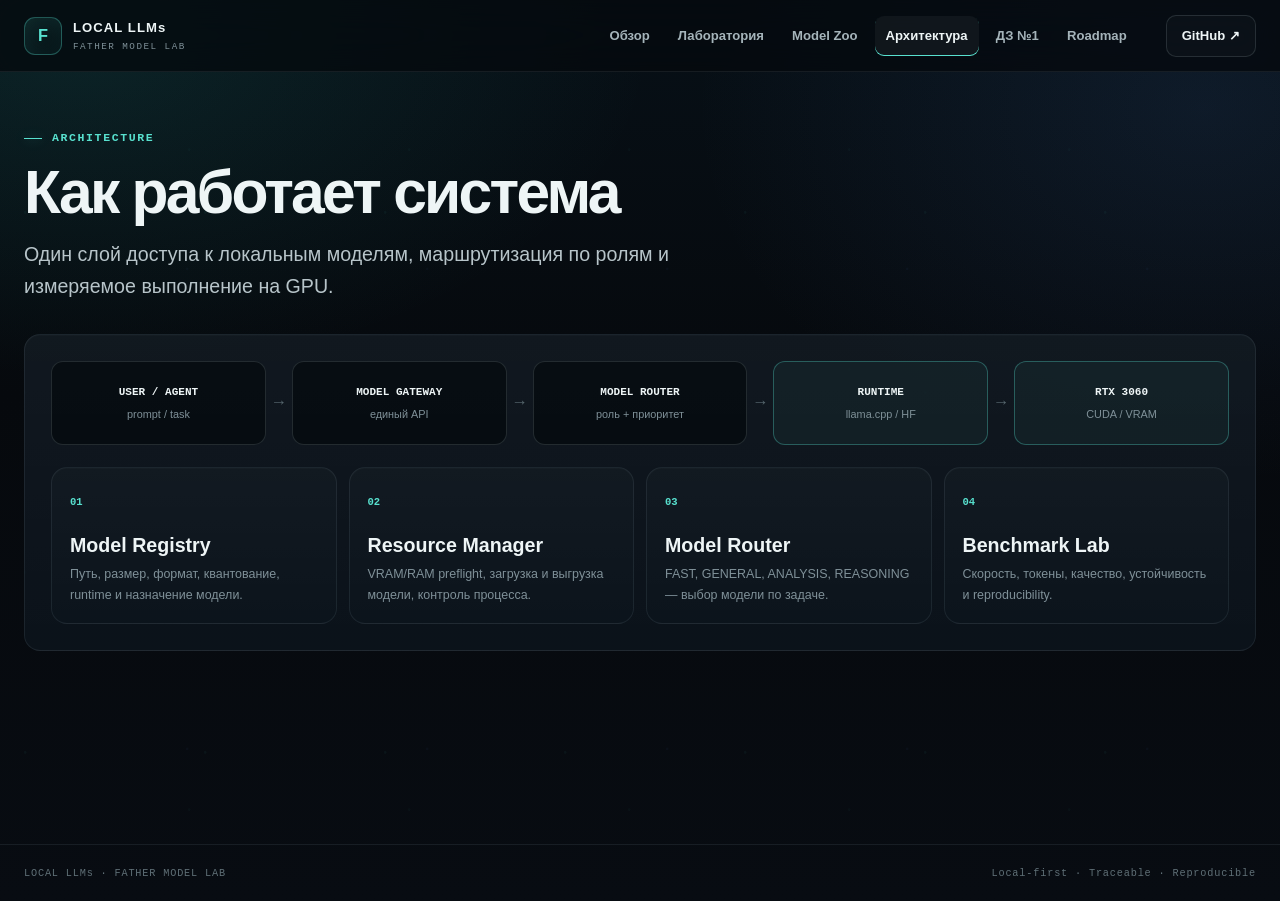
==== site/architecture.html @ 6f5c5f07 "feat(site): add architecture page" ====
<!doctype html>
<html lang="ru" data-page="architecture">
<head>
  <meta charset="utf-8">
  <meta name="viewport" content="width=device-width,initial-scale=1">
  <meta name="theme-color" content="#06090d">
  <meta name="description" content="Local LLMs · FATHER Model Lab">
  <title>Архитектура · Local LLMs</title>
  <link rel="stylesheet" href="./assets/css/tokens.css">
  <link rel="stylesheet" href="./assets/css/base.css">
  <link rel="stylesheet" href="./assets/css/components.css">
  <link rel="stylesheet" href="./assets/css/pages.css">
</head>
<body>
<header class="site-header">
  <div class="shell header-inner">
    <a class="brand" href="./index.html" aria-label="Local LLMs home">
      <span class="brand-mark">F</span>
      <span>
        <strong>LOCAL LLMs</strong>
        <small>FATHER MODEL LAB</small>
      </span>
    </a>
    <nav class="nav" aria-label="Основная навигация">
      <a data-nav="home" href="./index.html">Обзор</a>
      <a data-nav="lab" href="./lab.html">Лаборатория</a>
      <a data-nav="models" href="./models.html">Model Zoo</a>
      <a data-nav="architecture" href="./architecture.html">Архитектура</a>
      <a data-nav="dz1" href="./dz1.html">ДЗ №1</a>
      <a data-nav="roadmap" href="./roadmap.html">Roadmap</a>
    </nav>
    <a class="button header-github" href="https://github.com/VictorKVS/Local-LLMs" target="_blank" rel="noreferrer">GitHub ↗</a>
  </div>
</header>
<main class="shell page">
  <div class="page-head">
    <div class="page-copy">
      <div class="eyebrow">Architecture</div>
      <h1>Как работает система</h1>
      <p class="lead">Один слой доступа к локальным моделям, маршрутизация по ролям и измеряемое выполнение на GPU.</p>
    </div>
  </div>

  <section class="card arch-board">
    <div class="arch-flow">
      <div class="arch-node"><strong>USER / AGENT</strong><small>prompt / task</small></div><span class="arch-arrow">→</span>
      <div class="arch-node"><strong>MODEL GATEWAY</strong><small>единый API</small></div><span class="arch-arrow">→</span>
      <div class="arch-node"><strong>MODEL ROUTER</strong><small>роль + приоритет</small></div><span class="arch-arrow">→</span>
      <div class="arch-node accent"><strong>RUNTIME</strong><small>llama.cpp / HF</small></div><span class="arch-arrow">→</span>
      <div class="arch-node accent"><strong>RTX 3060</strong><small>CUDA / VRAM</small></div>
    </div>

    <div class="arch-caps">
      <article class="card arch-cap"><span class="cap-no">01</span><h3>Model Registry</h3><p>Путь, размер, формат, квантование, runtime и назначение модели.</p></article>
      <article class="card arch-cap"><span class="cap-no">02</span><h3>Resource Manager</h3><p>VRAM/RAM preflight, загрузка и выгрузка модели, контроль процесса.</p></article>
      <article class="card arch-cap"><span class="cap-no">03</span><h3>Model Router</h3><p>FAST, GENERAL, ANALYSIS, REASONING — выбор модели по задаче.</p></article>
      <article class="card arch-cap"><span class="cap-no">04</span><h3>Benchmark Lab</h3><p>Скорость, токены, качество, устойчивость и reproducibility.</p></article>
    </div>
  </section>
</main>
<footer class="site-footer">
  <div class="shell footer-inner">
    <span>LOCAL LLMs · FATHER MODEL LAB</span>
    <span>Local-first · Traceable · Reproducible</span>
  </div>
</footer>
<script src="./assets/js/app.js"></script>
</body>
</html>
---- site/assets/css/tokens.css ----
:root {
  color-scheme: dark;

  --bg-0: #06090d;
  --bg-1: #091018;
  --bg-2: #0d151e;
  --surface-1: rgba(13, 21, 30, 0.82);
  --surface-2: rgba(17, 27, 38, 0.88);
  --surface-3: rgba(24, 36, 49, 0.76);

  --text-1: #eef5f6;
  --text-2: #b7c4c9;
  --text-3: #7f9098;

  --mint: #58e1cf;
  --mint-strong: #31cdb8;
  --blue: #72a8ff;
  --green: #78dda0;
  --amber: #f1c66f;
  --red: #ff7e8f;

  --line-soft: rgba(219, 242, 245, 0.08);
  --line: rgba(219, 242, 245, 0.13);
  --line-mint: rgba(88, 225, 207, 0.32);

  --shadow-lg: 0 28px 80px rgba(0, 0, 0, 0.28);
  --shadow-mint: 0 0 50px rgba(88, 225, 207, 0.08);

  --radius-sm: 10px;
  --radius-md: 16px;
  --radius-lg: 24px;

  --space-1: 4px;
  --space-2: 8px;
  --space-3: 12px;
  --space-4: 16px;
  --space-5: 24px;
  --space-6: 32px;
  --space-7: 40px;
  --space-8: 48px;
  --space-9: 64px;
  --space-10: 80px;

  --container: 1240px;
  --header-h: 72px;

  --font-ui: Inter, ui-sans-serif, -apple-system, BlinkMacSystemFont, "Segoe UI", sans-serif;
  --font-mono: "Cascadia Code", "JetBrains Mono", "SFMono-Regular", Consolas, monospace;

  --step--1: clamp(0.76rem, 0.74rem + 0.08vw, 0.82rem);
  --step-0: clamp(0.94rem, 0.91rem + 0.14vw, 1.04rem);
  --step-1: clamp(1.08rem, 1.02rem + 0.26vw, 1.24rem);
  --step-2: clamp(1.28rem, 1.18rem + 0.46vw, 1.56rem);
  --step-3: clamp(1.62rem, 1.44rem + 0.82vw, 2.08rem);
  --step-4: clamp(2.08rem, 1.80rem + 1.25vw, 2.82rem);
  --step-5: clamp(2.70rem, 2.28rem + 1.88vw, 3.90rem);
}
---- site/assets/css/base.css ----
*,
*::before,
*::after { box-sizing: border-box; }

html {
  min-width: 320px;
  background: var(--bg-0);
  scroll-behavior: smooth;
}

body {
  margin: 0;
  min-height: 100vh;
  color: var(--text-1);
  font-family: var(--font-ui);
  font-size: var(--step-0);
  line-height: 1.62;
  text-rendering: optimizeLegibility;
  background:
    radial-gradient(900px 520px at 6% 5%, rgba(44, 181, 164, 0.12), transparent 64%),
    radial-gradient(760px 560px at 94% 12%, rgba(71, 118, 191, 0.12), transparent 67%),
    linear-gradient(180deg, #071017 0%, var(--bg-0) 44%, #080c12 100%);
  overflow-x: hidden;
}

body::before {
  content: "";
  position: fixed;
  inset: 0;
  pointer-events: none;
  opacity: 0.28;
  background-image:
    linear-gradient(rgba(255,255,255,0.018) 1px, transparent 1px),
    linear-gradient(90deg, rgba(255,255,255,0.018) 1px, transparent 1px);
  background-size: 40px 40px;
  mask-image: linear-gradient(to bottom, black, transparent 85%);
}

body::after {
  content: "";
  position: fixed;
  inset: 0;
  pointer-events: none;
  background:
    radial-gradient(circle at 14% 18%, rgba(88,225,207,0.10) 0 1px, transparent 1.8px),
    radial-gradient(circle at 78% 12%, rgba(114,168,255,0.08) 0 1px, transparent 1.8px),
    radial-gradient(circle at 86% 68%, rgba(88,225,207,0.07) 0 1px, transparent 1.8px);
  background-size: 180px 180px, 240px 240px, 220px 220px;
  opacity: .45;
}

a { color: inherit; text-decoration: none; }
button, input, textarea, select { font: inherit; }

img, svg { display: block; max-width: 100%; }

::selection {
  color: #06100f;
  background: var(--mint);
}

:focus-visible {
  outline: 2px solid var(--mint);
  outline-offset: 3px;
  border-radius: 6px;
}

.shell {
  width: min(var(--container), calc(100% - 48px));
  margin-inline: auto;
  position: relative;
  z-index: 1;
}

main {
  position: relative;
  z-index: 1;
}

.page {
  min-height: calc(100svh - var(--header-h) - 56px);
  padding-block: var(--space-8) var(--space-7);
}

.page-head {
  display: flex;
  align-items: end;
  justify-content: space-between;
  gap: var(--space-6);
  margin-bottom: var(--space-6);
}

.page-copy {
  max-width: 760px;
}

.eyebrow {
  display: inline-flex;
  align-items: center;
  gap: 10px;
  margin-bottom: 14px;
  color: var(--mint);
  font-family: var(--font-mono);
  font-size: 0.72rem;
  font-weight: 700;
  letter-spacing: 0.14em;
  text-transform: uppercase;
}

.eyebrow::before {
  content: "";
  width: 18px;
  height: 1px;
  background: var(--mint);
  box-shadow: 0 0 12px rgba(88,225,207,.45);
}

h1, h2, h3, p { margin-top: 0; }

h1 {
  margin-bottom: 14px;
  font-size: var(--step-5);
  line-height: 1.02;
  letter-spacing: -0.045em;
  font-weight: 760;
}

h2 {
  font-size: var(--step-3);
  line-height: 1.12;
  letter-spacing: -0.028em;
}

h3 {
  font-size: var(--step-1);
  line-height: 1.25;
}

.lead {
  max-width: 68ch;
  margin-bottom: 0;
  color: var(--text-2);
  font-size: var(--step-1);
  line-height: 1.65;
}

.muted { color: var(--text-3); }
.mono { font-family: var(--font-mono); }

@media (max-width: 760px) {
  .shell { width: min(100% - 28px, var(--container)); }
  .page { padding-block: var(--space-6); }
  .page-head { align-items: start; flex-direction: column; gap: var(--space-4); }
}

@media (prefers-reduced-motion: reduce) {
  *, *::before, *::after {
    scroll-behavior: auto !important;
    transition: none !important;
    animation: none !important;
  }
}
---- site/assets/css/components.css ----
.site-header {
  position: sticky;
  top: 0;
  z-index: 20;
  height: var(--header-h);
  border-bottom: 1px solid var(--line-soft);
  background: rgba(6, 9, 13, 0.78);
  backdrop-filter: blur(18px) saturate(130%);
}

.header-inner {
  height: 100%;
  display: flex;
  align-items: center;
  gap: 28px;
}

.brand {
  display: flex;
  align-items: center;
  gap: 11px;
  margin-right: auto;
  min-width: max-content;
}

.brand-mark {
  width: 38px;
  height: 38px;
  display: grid;
  place-items: center;
  border: 1px solid var(--line-mint);
  border-radius: 11px;
  color: var(--mint);
  background: linear-gradient(145deg, rgba(88,225,207,.10), rgba(88,225,207,.02));
  box-shadow: inset 0 0 20px rgba(88,225,207,.05);
  font-weight: 800;
}

.brand strong {
  display: block;
  font-size: .82rem;
  letter-spacing: .08em;
}

.brand small {
  display: block;
  margin-top: 1px;
  color: var(--text-3);
  font-family: var(--font-mono);
  font-size: .58rem;
  letter-spacing: .16em;
}

.nav {
  display: flex;
  align-items: center;
  gap: 6px;
}

.nav a {
  min-height: 40px;
  display: inline-flex;
  align-items: center;
  padding: 0 11px;
  border-radius: 9px;
  color: #a5b4ba;
  font-size: .82rem;
  font-weight: 600;
  transition: color .18s ease, background .18s ease;
}

.nav a:hover,
.nav a[aria-current="page"] {
  color: var(--text-1);
  background: rgba(255,255,255,.045);
}

.nav a[aria-current="page"] {
  box-shadow: inset 0 -1px 0 var(--mint);
}

.button {
  min-height: 42px;
  display: inline-flex;
  align-items: center;
  justify-content: center;
  gap: 8px;
  padding: 0 15px;
  border: 1px solid var(--line);
  border-radius: 10px;
  color: var(--text-1);
  background: rgba(255,255,255,.025);
  font-size: .82rem;
  font-weight: 700;
  transition: transform .16s ease, border-color .16s ease, background .16s ease;
}

.button:hover {
  transform: translateY(-1px);
  border-color: rgba(88,225,207,.28);
  background: rgba(88,225,207,.05);
}

.button-primary {
  border-color: transparent;
  color: #06100f;
  background: var(--mint);
}

.button-primary:hover {
  border-color: transparent;
  background: #6cebd9;
}

.button-row {
  display: flex;
  flex-wrap: wrap;
  gap: 10px;
}

.card {
  border: 1px solid var(--line-soft);
  border-radius: var(--radius-md);
  background:
    linear-gradient(180deg, rgba(255,255,255,.025), transparent),
    var(--surface-1);
  box-shadow: inset 0 1px 0 rgba(255,255,255,.015);
}

.card-accent {
  border-color: rgba(88,225,207,.22);
  background:
    linear-gradient(145deg, rgba(88,225,207,.065), rgba(13,21,30,.82) 46%),
    var(--surface-1);
}

.label {
  color: var(--text-3);
  font-family: var(--font-mono);
  font-size: .67rem;
  font-weight: 700;
  letter-spacing: .10em;
  text-transform: uppercase;
}

.badge {
  display: inline-flex;
  align-items: center;
  gap: 6px;
  min-height: 26px;
  padding: 0 9px;
  border: 1px solid var(--line);
  border-radius: 999px;
  color: var(--text-2);
  background: rgba(255,255,255,.02);
  font-family: var(--font-mono);
  font-size: .64rem;
  font-weight: 700;
}

.badge::before {
  content: "";
  width: 6px;
  height: 6px;
  border-radius: 50%;
  background: currentColor;
  box-shadow: 0 0 10px currentColor;
}

.badge-live { color: var(--green); }
.badge-ready { color: var(--amber); }
.badge-info { color: var(--blue); }
.badge-mint { color: var(--mint); }

.metric-value {
  display: block;
  margin-top: 8px;
  font-size: var(--step-3);
  line-height: 1;
  letter-spacing: -0.04em;
  font-weight: 760;
}

.metric-unit {
  margin-left: 4px;
  color: var(--text-3);
  font-size: .72rem;
  letter-spacing: 0;
}

.progress {
  height: 5px;
  margin-top: 16px;
  overflow: hidden;
  border-radius: 999px;
  background: #17232d;
}

.progress > i {
  display: block;
  height: 100%;
  border-radius: inherit;
  background: linear-gradient(90deg, var(--mint-strong), var(--mint));
}

.site-footer {
  min-height: 56px;
  border-top: 1px solid var(--line-soft);
  color: #5f6f76;
  font-family: var(--font-mono);
  font-size: .64rem;
  letter-spacing: .08em;
}

.footer-inner {
  min-height: 56px;
  display: flex;
  align-items: center;
  justify-content: space-between;
  gap: 20px;
}

@media (max-width: 980px) {
  .nav { display: none; }
}

@media (max-width: 620px) {
  .header-github { display: none; }
  .footer-inner { align-items: start; flex-direction: column; padding-block: 16px; }
}
---- site/assets/css/pages.css ----
/* HOME */
.hero {
  min-height: calc(100svh - var(--header-h) - 104px);
  display: grid;
  grid-template-columns: minmax(0, 1.04fr) minmax(380px, .76fr);
  align-items: center;
  gap: clamp(40px, 7vw, 88px);
  padding-block: 48px 56px;
}

.hero h1 { max-width: 760px; }
.hero h1 span { color: #76858e; }

.hero-console {
  overflow: hidden;
  border: 1px solid rgba(88,225,207,.18);
  border-radius: 18px;
  background: rgba(7, 12, 17, .90);
  box-shadow: var(--shadow-lg), var(--shadow-mint);
}

.console-bar {
  min-height: 42px;
  display: flex;
  align-items: center;
  gap: 7px;
  padding: 0 15px;
  border-bottom: 1px solid var(--line-soft);
  background: rgba(255,255,255,.025);
}

.console-dot {
  width: 8px;
  height: 8px;
  border-radius: 50%;
  background: #33434d;
}

.console-title {
  margin-left: auto;
  color: #65757d;
  font-family: var(--font-mono);
  font-size: .64rem;
}

.hero-console pre {
  min-height: 305px;
  margin: 0;
  padding: 24px;
  overflow: auto;
  color: #bdcbd0;
  font: 500 .76rem/1.78 var(--font-mono);
}

.hero-console .ok { color: var(--green); }
.hero-console .key { color: var(--mint); }

.home-metrics {
  display: grid;
  grid-template-columns: repeat(4, 1fr);
  gap: 12px;
  margin-bottom: 40px;
}

.home-metrics .card {
  min-height: 110px;
  padding: 18px;
}

/* LAB */
.lab-grid {
  display: grid;
  grid-template-columns: repeat(4, 1fr);
  gap: 14px;
}

.lab-card {
  min-height: 176px;
  padding: 20px;
}

.lab-card h3 {
  margin: 22px 0 4px;
  font-size: 1.18rem;
}

.lab-card p,
.lab-card small { color: var(--text-3); }

.pipeline-card {
  margin-top: 14px;
  padding: 20px;
}

.pipeline-row {
  display: grid;
  grid-template-columns: repeat(9, auto);
  align-items: center;
  justify-content: start;
  gap: 8px;
  margin-top: 18px;
}

.pipe-node {
  min-height: 38px;
  display: inline-flex;
  align-items: center;
  padding: 0 11px;
  border: 1px solid var(--line);
  border-radius: 9px;
  color: var(--text-2);
  background: rgba(255,255,255,.02);
  font-family: var(--font-mono);
  font-size: .68rem;
}

.pipe-arrow { color: #54656d; }

/* MODEL ZOO */
.model-grid {
  display: grid;
  grid-template-columns: repeat(3, 1fr);
  gap: 14px;
}

.model-card {
  min-height: 208px;
  padding: 20px;
}

.model-head {
  display: flex;
  align-items: center;
  justify-content: space-between;
  gap: 12px;
}

.model-class {
  color: var(--mint);
  font-family: var(--font-mono);
  font-size: .72rem;
  font-weight: 800;
}

.model-card h3 {
  margin: 24px 0 5px;
  font-size: 1.08rem;
}

.model-card > p {
  color: var(--text-3);
  font-size: .82rem;
}

.model-meta {
  margin: 18px 0 0;
}

.model-meta div {
  display: flex;
  justify-content: space-between;
  gap: 18px;
  padding: 7px 0;
  border-top: 1px solid rgba(255,255,255,.055);
}

.model-meta dt {
  color: var(--text-3);
  font-size: .72rem;
}

.model-meta dd {
  margin: 0;
  color: var(--text-2);
  font-size: .72rem;
  font-weight: 700;
}

/* ARCHITECTURE */
.arch-board {
  padding: 26px;
}

.arch-flow {
  display: grid;
  grid-template-columns: 1fr auto 1fr auto 1fr auto 1fr auto 1fr;
  align-items: center;
  gap: 8px;
}

.arch-node {
  min-height: 84px;
  display: grid;
  place-items: center;
  align-content: center;
  padding: 14px;
  border: 1px solid var(--line);
  border-radius: 12px;
  text-align: center;
  background: rgba(5, 10, 14, .72);
}

.arch-node strong {
  font-family: var(--font-mono);
  font-size: .69rem;
}

.arch-node small {
  margin-top: 4px;
  color: var(--text-3);
  font-size: .68rem;
}

.arch-node.accent {
  border-color: var(--line-mint);
  background: rgba(88,225,207,.045);
}

.arch-arrow {
  color: #56666d;
  font-family: var(--font-mono);
}

.arch-caps {
  display: grid;
  grid-template-columns: repeat(4, 1fr);
  gap: 12px;
  margin-top: 22px;
}

.arch-cap {
  min-height: 150px;
  padding: 18px;
}

.arch-cap .cap-no {
  color: var(--mint);
  font-family: var(--font-mono);
  font-size: .66rem;
  font-weight: 800;
}

.arch-cap h3 { margin: 20px 0 7px; }
.arch-cap p { margin-bottom: 0; color: var(--text-3); font-size: .78rem; }

/* DZ1 */
.experiment-grid {
  display: grid;
  grid-template-columns: repeat(3, 1fr);
  gap: 14px;
}

.experiment {
  min-height: 184px;
  padding: 20px;
}

.experiment .no {
  color: var(--mint);
  font-family: var(--font-mono);
  font-size: .68rem;
  font-weight: 800;
}

.experiment h3 { margin: 20px 0 8px; }
.experiment p { color: var(--text-3); font-size: .80rem; }

.chips {
  display: flex;
  flex-wrap: wrap;
  gap: 7px;
  margin-top: 16px;
}

.chip {
  display: inline-flex;
  min-height: 28px;
  align-items: center;
  padding: 0 9px;
  border: 1px solid var(--line);
  border-radius: 8px;
  color: var(--text-2);
  font-family: var(--font-mono);
  font-size: .66rem;
}

.question-grid {
  display: grid;
  grid-template-columns: 1fr 1fr;
  gap: 14px;
  margin-top: 14px;
}

.question {
  min-height: 120px;
  padding: 18px;
}

.question .label { color: var(--mint); }
.question p { margin: 12px 0 0; color: var(--text-2); font-size: .82rem; }

.result-strip {
  display: grid;
  grid-template-columns: repeat(5, 1fr);
  margin-top: 14px;
  overflow: hidden;
}

.result-strip > div {
  min-height: 80px;
  padding: 15px;
  border-right: 1px solid var(--line-soft);
}

.result-strip > div:last-child { border-right: 0; }
.result-strip strong { display: block; margin-top: 7px; font-size: .92rem; }

/* ROADMAP */
.timeline {
  display: grid;
  gap: 10px;
}

.timeline-item {
  min-height: 70px;
  display: grid;
  grid-template-columns: 42px 1fr auto;
  align-items: center;
  gap: 16px;
  padding: 12px 16px;
}

.timeline-item.active {
  border-color: var(--line-mint);
  background: linear-gradient(90deg, rgba(88,225,207,.055), rgba(13,21,30,.82) 45%);
}

.timeline-no {
  width: 34px;
  height: 34px;
  display: grid;
  place-items: center;
  border: 1px solid var(--line);
  border-radius: 9px;
  color: var(--text-3);
  font-family: var(--font-mono);
  font-size: .68rem;
}

.timeline-item.active .timeline-no {
  color: var(--mint);
  border-color: var(--line-mint);
}

.timeline-copy strong { display: block; font-size: .86rem; }
.timeline-copy small { color: var(--text-3); font-size: .74rem; }

.principle {
  margin-top: 16px;
  padding: 18px 20px;
  border-left: 2px solid var(--mint);
  border-radius: 0 12px 12px 0;
  background: rgba(88,225,207,.035);
}

.principle h3 { margin: 7px 0 5px; }
.principle p { margin-bottom: 0; color: var(--text-3); font-size: .8rem; }

/* SCREENSHOT MODE */
html.shot .site-header,
html.shot .site-footer {
  display: none;
}

html.shot .page {
  min-height: 100svh;
  display: flex;
  flex-direction: column;
  justify-content: center;
  padding-block: 32px;
}

html.shot .hero {
  min-height: 100svh;
}

@media (max-width: 980px) {
  .hero { grid-template-columns: 1fr; min-height: auto; }
  .home-metrics,
  .lab-grid,
  .arch-caps { grid-template-columns: repeat(2, 1fr); }
  .model-grid { grid-template-columns: repeat(2, 1fr); }
  .arch-flow { grid-template-columns: 1fr; }
  .arch-arrow { text-align: center; transform: rotate(90deg); }
}

@media (max-width: 720px) {
  .home-metrics,
  .lab-grid,
  .model-grid,
  .arch-caps,
  .experiment-grid,
  .question-grid,
  .result-strip {
    grid-template-columns: 1fr;
  }

  .pipeline-row {
    grid-template-columns: 1fr;
  }

  .pipe-arrow { text-align: center; transform: rotate(90deg); }

  .result-strip > div {
    border-right: 0;
    border-bottom: 1px solid var(--line-soft);
  }

  .result-strip > div:last-child { border-bottom: 0; }
}
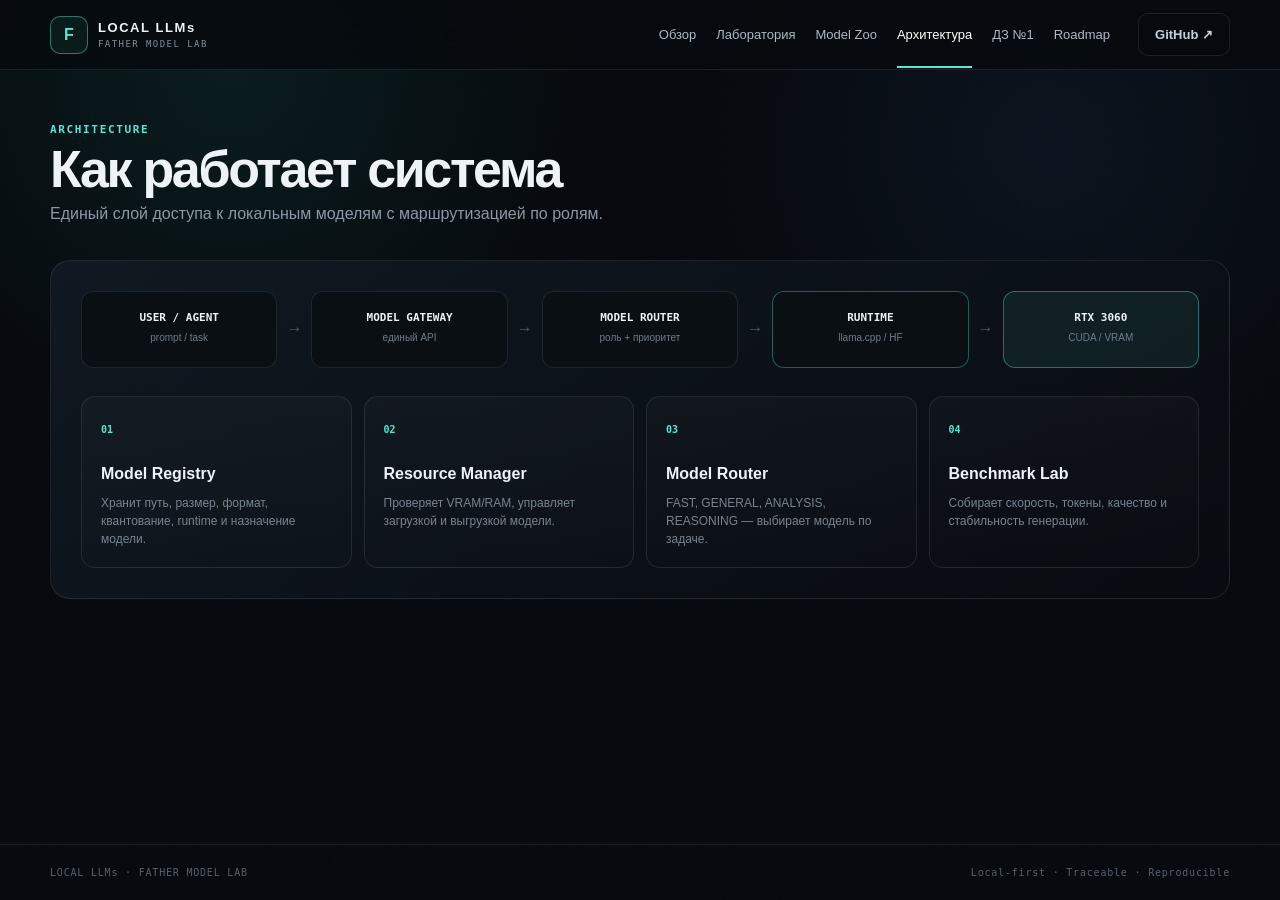
==== commit 16a65285: "backup: preserve local Local LLMs course before GitHub integration" ====
--- a/site/architecture.html
+++ b/site/architecture.html
@@ -1,69 +1,66 @@
 <!doctype html>
 <html lang="ru" data-page="architecture">
 <head>
-  <meta charset="utf-8">
-  <meta name="viewport" content="width=device-width,initial-scale=1">
-  <meta name="theme-color" content="#06090d">
-  <meta name="description" content="Local LLMs · FATHER Model Lab">
-  <title>Архитектура · Local LLMs</title>
-  <link rel="stylesheet" href="./assets/css/tokens.css">
-  <link rel="stylesheet" href="./assets/css/base.css">
-  <link rel="stylesheet" href="./assets/css/components.css">
-  <link rel="stylesheet" href="./assets/css/pages.css">
+<meta charset="utf-8">
+<meta name="viewport" content="width=device-width,initial-scale=1">
+<meta name="description" content="Local LLMs / FATHER Model Lab">
+<title>Архитектура · Local LLMs</title>
+<link rel="icon" href="./favicon.svg" type="image/svg+xml">
+<link rel="stylesheet" href="./styles.css">
 </head>
 <body>
-<header class="site-header">
-  <div class="shell header-inner">
-    <a class="brand" href="./index.html" aria-label="Local LLMs home">
-      <span class="brand-mark">F</span>
-      <span>
-        <strong>LOCAL LLMs</strong>
-        <small>FATHER MODEL LAB</small>
-      </span>
-    </a>
-    <nav class="nav" aria-label="Основная навигация">
-      <a data-nav="home" href="./index.html">Обзор</a>
-      <a data-nav="lab" href="./lab.html">Лаборатория</a>
-      <a data-nav="models" href="./models.html">Model Zoo</a>
-      <a data-nav="architecture" href="./architecture.html">Архитектура</a>
-      <a data-nav="dz1" href="./dz1.html">ДЗ №1</a>
-      <a data-nav="roadmap" href="./roadmap.html">Roadmap</a>
-    </nav>
-    <a class="button header-github" href="https://github.com/VictorKVS/Local-LLMs" target="_blank" rel="noreferrer">GitHub ↗</a>
-  </div>
+<div class="noise"></div>
+
+<header class="topbar">
+  <a class="brand" href="index.html">
+    <span class="brand-mark">F</span>
+    <span><strong>LOCAL LLMs</strong><small>FATHER MODEL LAB</small></span>
+  </a>
+  <nav class="nav">
+    <a data-page="home" href="index.html">Обзор</a>
+    <a data-page="lab" href="lab.html">Лаборатория</a>
+    <a data-page="models" href="models.html">Model Zoo</a>
+    <a data-page="architecture" href="architecture.html">Архитектура</a>
+    <a data-page="dz1" href="dz1.html">ДЗ №1</a>
+    <a data-page="roadmap" href="roadmap.html">Roadmap</a>
+  </nav>
+  <a class="ghost-btn" href="https://github.com/VictorKVS/Local-LLMs" target="_blank" rel="noreferrer">GitHub ↗</a>
 </header>
-<main class="shell page">
+
+<main>
+
+<section class="screen">
   <div class="page-head">
-    <div class="page-copy">
-      <div class="eyebrow">Architecture</div>
-      <h1>Как работает система</h1>
-      <p class="lead">Один слой доступа к локальным моделям, маршрутизация по ролям и измеряемое выполнение на GPU.</p>
+    <div>
+      <div class="kicker">ARCHITECTURE</div>
+      <h1 class="page-title">Как работает система</h1>
+      <p>Единый слой доступа к локальным моделям с маршрутизацией по ролям.</p>
     </div>
   </div>
 
-  <section class="card arch-board">
-    <div class="arch-flow">
-      <div class="arch-node"><strong>USER / AGENT</strong><small>prompt / task</small></div><span class="arch-arrow">→</span>
-      <div class="arch-node"><strong>MODEL GATEWAY</strong><small>единый API</small></div><span class="arch-arrow">→</span>
-      <div class="arch-node"><strong>MODEL ROUTER</strong><small>роль + приоритет</small></div><span class="arch-arrow">→</span>
-      <div class="arch-node accent"><strong>RUNTIME</strong><small>llama.cpp / HF</small></div><span class="arch-arrow">→</span>
-      <div class="arch-node accent"><strong>RTX 3060</strong><small>CUDA / VRAM</small></div>
+  <div class="architecture-board">
+    <div class="flow big-flow">
+      <div class="node"><b>USER / AGENT</b><small>prompt / task</small></div><div class="arrow">→</div>
+      <div class="node"><b>MODEL GATEWAY</b><small>единый API</small></div><div class="arrow">→</div>
+      <div class="node"><b>MODEL ROUTER</b><small>роль + приоритет</small></div><div class="arrow">→</div>
+      <div class="node hot"><b>RUNTIME</b><small>llama.cpp / HF</small></div><div class="arrow">→</div>
+      <div class="node gpu"><b>RTX 3060</b><small>CUDA / VRAM</small></div>
     </div>
 
-    <div class="arch-caps">
-      <article class="card arch-cap"><span class="cap-no">01</span><h3>Model Registry</h3><p>Путь, размер, формат, квантование, runtime и назначение модели.</p></article>
-      <article class="card arch-cap"><span class="cap-no">02</span><h3>Resource Manager</h3><p>VRAM/RAM preflight, загрузка и выгрузка модели, контроль процесса.</p></article>
-      <article class="card arch-cap"><span class="cap-no">03</span><h3>Model Router</h3><p>FAST, GENERAL, ANALYSIS, REASONING — выбор модели по задаче.</p></article>
-      <article class="card arch-cap"><span class="cap-no">04</span><h3>Benchmark Lab</h3><p>Скорость, токены, качество, устойчивость и reproducibility.</p></article>
+    <div class="arch-grid">
+      <article><span>01</span><h3>Model Registry</h3><p>Хранит путь, размер, формат, квантование, runtime и назначение модели.</p></article>
+      <article><span>02</span><h3>Resource Manager</h3><p>Проверяет VRAM/RAM, управляет загрузкой и выгрузкой модели.</p></article>
+      <article><span>03</span><h3>Model Router</h3><p>FAST, GENERAL, ANALYSIS, REASONING — выбирает модель по задаче.</p></article>
+      <article><span>04</span><h3>Benchmark Lab</h3><p>Собирает скорость, токены, качество и стабильность генерации.</p></article>
     </div>
-  </section>
+  </div>
+</section>
+
 </main>
-<footer class="site-footer">
-  <div class="shell footer-inner">
-    <span>LOCAL LLMs · FATHER MODEL LAB</span>
-    <span>Local-first · Traceable · Reproducible</span>
-  </div>
+<footer>
+  <span>LOCAL LLMs · FATHER MODEL LAB</span>
+  <span>Local-first · Traceable · Reproducible</span>
 </footer>
-<script src="./assets/js/app.js"></script>
+<script src="./app.js"></script>
 </body>
 </html>
--- a/site/styles.css
+++ b/site/styles.css
@@ -0,0 +1,40 @@
+
+:root{
+  --bg:#070a0e;--panel:#0d1218;--panel2:#111821;--line:rgba(255,255,255,.09);
+  --text:#eef3f7;--muted:#84909d;--cyan:#55e6d4;--cyan2:#22b9aa;--blue:#69a7ff;
+  --amber:#f5c45b;--green:#7bea9b;--shadow:0 24px 70px rgba(0,0,0,.35)
+}
+*{box-sizing:border-box}html{scroll-behavior:smooth}body{margin:0;color:var(--text);background:
+radial-gradient(circle at 18% 8%,rgba(36,192,177,.10),transparent 27%),
+radial-gradient(circle at 82% 16%,rgba(60,111,183,.10),transparent 28%),var(--bg);
+font-family:Inter,Segoe UI,Arial,sans-serif;line-height:1.5;min-height:100vh}
+a{color:inherit;text-decoration:none}.noise{position:fixed;inset:0;pointer-events:none;opacity:.12;z-index:0;
+background-image:url("data:image/svg+xml,%3Csvg viewBox='0 0 180 180' xmlns='http://www.w3.org/2000/svg'%3E%3Cfilter id='n'%3E%3CfeTurbulence type='fractalNoise' baseFrequency='.9' numOctaves='3' stitchTiles='stitch'/%3E%3C/filter%3E%3Crect width='100%25' height='100%25' filter='url(%23n)' opacity='.08'/%3E%3C/svg%3E")}
+.topbar,main,footer{position:relative;z-index:1}.topbar{height:70px;display:flex;align-items:center;gap:28px;padding:0 max(24px,calc((100vw - 1180px)/2));
+background:rgba(7,10,14,.82);backdrop-filter:blur(18px);border-bottom:1px solid var(--line);position:sticky;top:0;z-index:30}
+.brand{display:flex;align-items:center;gap:10px;margin-right:auto}.brand-mark{width:38px;height:38px;border:1px solid rgba(85,230,212,.45);
+border-radius:10px;display:grid;place-items:center;font-weight:800;color:var(--cyan);background:rgba(85,230,212,.07)}
+.brand strong{display:block;font-size:13px;letter-spacing:.12em}.brand small{display:block;color:var(--muted);font:500 9px/1.4 Consolas,monospace;letter-spacing:.16em}
+.nav{display:flex;gap:20px;font-size:13px;color:#aeb9c3}.nav a{padding:24px 0;position:relative}.nav a:hover,.nav a.active{color:white}.nav a.active:after{content:"";position:absolute;left:0;right:0;bottom:0;height:2px;background:var(--cyan)}
+.ghost-btn,.primary-btn,.secondary-btn{display:inline-flex;align-items:center;justify-content:center;border-radius:10px;padding:11px 16px;font-weight:600;font-size:13px;transition:.2s}
+.ghost-btn,.secondary-btn{border:1px solid var(--line);color:#c6d0da}.primary-btn{background:var(--cyan);color:#06100f}.screen{width:min(1180px,calc(100% - 42px));margin:0 auto;min-height:calc(100vh - 126px);padding:54px 0 42px}
+.hero-screen{display:grid;grid-template-columns:1.15fr .85fr;align-items:center;gap:70px}.hero-copy{padding-bottom:30px}
+.eyebrow,.kicker{font:600 11px/1 Consolas,monospace;letter-spacing:.15em;color:var(--cyan);text-transform:uppercase}.live-dot{display:inline-block;width:7px;height:7px;border-radius:50%;background:var(--green);box-shadow:0 0 0 5px rgba(123,234,155,.08);margin-right:8px}
+h1{font-size:clamp(52px,6.6vw,84px);line-height:.94;letter-spacing:-.055em;margin:22px 0 26px}.hero-copy h1 span{color:#768390}.lead{font-size:17px;color:#a7b2bd;max-width:670px}.hero-actions{display:flex;gap:12px;margin-top:32px}
+.hero-console{background:#090d12;border:1px solid rgba(85,230,212,.18);border-radius:16px;box-shadow:var(--shadow);overflow:hidden}.console-head{display:flex;gap:7px;padding:13px 15px;background:#0f151c;border-bottom:1px solid var(--line);align-items:center}.console-head span{width:8px;height:8px;border-radius:50%;background:#33404d}.console-head code{margin-left:auto;color:#64717f;font:10px Consolas,monospace}pre{margin:0;padding:24px;min-height:330px;color:#c7d2dd;font:12px/1.8 Consolas,monospace;overflow:auto}pre .ok,.positive{color:var(--green)}pre .muted{color:#66727f}
+.overview-strip{width:min(1180px,calc(100% - 42px));margin:-86px auto 32px;display:grid;grid-template-columns:repeat(4,1fr);gap:12px;position:relative;z-index:2}.overview-strip article{border:1px solid var(--line);background:rgba(13,18,24,.92);border-radius:14px;padding:19px}.overview-strip span,.lab-label{display:block;color:#64717e;font:600 10px Consolas,monospace;letter-spacing:.11em}.overview-strip strong{display:block;font-size:25px;margin-top:8px}.overview-strip small{color:#7b8794}
+.page-head{display:flex;align-items:flex-end;justify-content:space-between;gap:30px;margin-bottom:34px}.page-title{font-size:52px;margin:10px 0 8px;letter-spacing:-.045em}.page-head p{color:#8c98a4;margin:0;max-width:700px}.status-pill{border:1px solid var(--line);background:#0b1117;border-radius:99px;padding:8px 12px;color:#9ca8b4;font:11px Consolas,monospace;white-space:nowrap}.status-pill.done{color:var(--green);border-color:rgba(123,234,155,.18)}
+.lab-grid{display:grid;grid-template-columns:repeat(4,1fr);gap:13px}.lab-card,.experiment-card,.model-card,.arch-grid article,.questions article{border:1px solid var(--line);background:linear-gradient(180deg,rgba(255,255,255,.025),rgba(255,255,255,.008));border-radius:14px}.lab-card{padding:22px;min-height:185px}.lab-card.accent{border-color:rgba(85,230,212,.28);background:linear-gradient(145deg,rgba(85,230,212,.07),rgba(255,255,255,.012))}.lab-card h3{font-size:22px;margin:22px 0 5px}.lab-card p,.lab-card small{color:#788592;font-size:12px}.big-number{font-size:39px;font-weight:700;margin:18px 0 7px;letter-spacing:-.04em}.big-number span{font-size:12px;color:#697582;margin-left:5px}.bar{height:5px;background:#18212b;border-radius:10px;overflow:hidden;margin:12px 0}.bar i{display:block;height:100%;background:linear-gradient(90deg,var(--cyan2),var(--cyan))}
+.telemetry-wide{margin-top:18px;border:1px solid var(--line);border-radius:16px;background:#0a0f14;padding:22px;display:flex;align-items:center;justify-content:space-between;gap:30px}.telemetry-wide h3{margin:7px 0 5px}.telemetry-wide p{margin:0;color:#74808d;font-size:13px}.mini-flow{display:flex;align-items:center;gap:9px;flex-wrap:wrap}.mini-flow span{border:1px solid var(--line);border-radius:8px;padding:7px 9px;font:10px Consolas,monospace;color:#acb7c2}.mini-flow b{color:#52606d}
+.model-cards{display:grid;grid-template-columns:repeat(3,1fr);gap:14px}.model-card{padding:20px;min-height:205px}.model-card.live{border-color:rgba(85,230,212,.30);background:linear-gradient(145deg,rgba(85,230,212,.06),rgba(255,255,255,.01))}.model-top{display:flex;justify-content:space-between;align-items:center}.model-size{font:700 11px Consolas,monospace;color:var(--cyan)}.badge{padding:5px 8px;border-radius:7px;font:10px Consolas,monospace;border:1px solid var(--line)}.badge.live{color:var(--green);border-color:rgba(123,234,155,.22)}.badge.done{color:var(--blue);border-color:rgba(105,167,255,.22)}.badge.ready{color:var(--amber);border-color:rgba(245,196,91,.22)}.model-card h3{font-size:18px;margin:25px 0 4px}.model-card>p{color:#74808c;font-size:12px}.model-card dl{margin:20px 0 0}.model-card dl div{display:flex;justify-content:space-between;padding:7px 0;border-top:1px solid rgba(255,255,255,.055)}dt{color:#66717d;font-size:11px}dd{margin:0;color:#bec7d0;font-size:11px;font-weight:600}
+.architecture-board{border:1px solid var(--line);background:linear-gradient(145deg,rgba(18,26,35,.88),rgba(8,12,17,.84));border-radius:20px;padding:30px}.flow{display:grid;grid-template-columns:1fr auto 1fr auto 1fr auto 1fr auto 1fr;gap:9px;align-items:center}.node{background:#0a0f14;border:1px solid var(--line);padding:19px 14px;border-radius:12px;text-align:center}.node b{display:block;font:600 11px Consolas,monospace}.node small{color:#6f7b88;font-size:10px}.node.hot{border-color:rgba(85,230,212,.35)}.node.gpu{background:rgba(85,230,212,.07);border-color:rgba(85,230,212,.4)}.arrow{color:#52606d}.arch-grid{display:grid;grid-template-columns:repeat(4,1fr);gap:12px;margin-top:28px}.arch-grid article{padding:19px}.arch-grid article>span{color:var(--cyan);font:600 10px Consolas,monospace}.arch-grid h3{font-size:16px;margin:22px 0 8px}.arch-grid p{color:#778491;font-size:12px;margin:0}
+.experiment-layout{display:grid;grid-template-columns:repeat(3,1fr);gap:14px}.experiment-card{padding:23px}.exp-num{font:600 11px Consolas,monospace;color:var(--cyan)}.experiment-card h3{font-size:22px;margin:23px 0 8px}.experiment-card p{color:#7b8794;font-size:13px;min-height:45px}code{font-family:Consolas,monospace;color:#a5b2bf}.chips{display:flex;gap:7px;margin-top:18px}.chips span{border:1px solid var(--line);border-radius:8px;padding:6px 9px;font:10px Consolas,monospace;color:#aab5c0}.questions{display:grid;grid-template-columns:1fr 1fr;gap:14px;margin-top:14px}.questions article{padding:19px}.questions span{color:var(--cyan);font:600 10px Consolas,monospace}.questions p{color:#b6c0ca;font-size:13px;margin-bottom:0}.result-strip{display:grid;grid-template-columns:repeat(5,1fr);gap:10px;margin-top:14px;border:1px solid var(--line);background:#0a0f14;border-radius:14px;padding:16px}.result-strip div{padding:0 12px;border-right:1px solid var(--line)}.result-strip div:last-child{border-right:0}.result-strip span{display:block;color:#65717d;font:10px Consolas,monospace}.result-strip b{display:block;margin-top:7px;font-size:14px}
+.timeline{display:grid;gap:10px}.timeline article{display:flex;align-items:center;gap:18px;padding:18px;border:1px solid var(--line);border-radius:12px;background:#0a0f14}.timeline article.active{border-color:rgba(85,230,212,.32);background:rgba(85,230,212,.035)}.timeline article>span{width:33px;height:33px;border-radius:9px;border:1px solid var(--line);display:grid;place-items:center;color:#6f7c88;font:10px Consolas,monospace}.timeline article.active>span{color:var(--cyan);border-color:rgba(85,230,212,.3)}.timeline b{display:block;font-size:14px}.timeline small{color:#74808c}.timeline em{margin-left:auto;color:#66727f;font:normal 10px Consolas,monospace}.timeline .active em{color:var(--green)}.roadmap-note{margin-top:18px;padding:20px 22px;border-left:2px solid var(--cyan);background:rgba(85,230,212,.035);border-radius:0 12px 12px 0}.roadmap-note h3{margin:8px 0 5px}.roadmap-note p{margin:0;color:#7b8794;font-size:13px}
+footer{height:56px;border-top:1px solid var(--line);padding:0 max(24px,calc((100vw - 1180px)/2));display:flex;align-items:center;justify-content:space-between;color:#56616d;font:10px Consolas,monospace;letter-spacing:.08em}
+@media(max-width:980px){.nav{display:none}.hero-screen{grid-template-columns:1fr}.overview-strip{margin:0 auto 30px}.lab-grid,.arch-grid{grid-template-columns:1fr 1fr}.model-cards{grid-template-columns:1fr 1fr}.flow{grid-template-columns:1fr}.arrow{transform:rotate(90deg);text-align:center}}
+@media(max-width:680px){.screen{width:min(100% - 24px,1180px);padding-top:34px}.page-head{flex-direction:column;align-items:flex-start}.page-title{font-size:42px}.overview-strip,.lab-grid,.arch-grid,.model-cards,.experiment-layout,.questions,.result-strip{grid-template-columns:1fr}.overview-strip{width:min(100% - 24px,1180px)}.telemetry-wide{flex-direction:column;align-items:flex-start}.ghost-btn{display:none}.result-strip div{border-right:0;border-bottom:1px solid var(--line);padding:8px 0}.result-strip div:last-child{border-bottom:0}footer{height:auto;padding:18px 20px;gap:8px;flex-direction:column;align-items:flex-start}}
+@media print{
+  .topbar,.ghost-btn,footer{display:none!important}
+  body{background:#070a0e!important;-webkit-print-color-adjust:exact;print-color-adjust:exact}
+  .screen{min-height:auto;width:100%;padding:24px}
+}
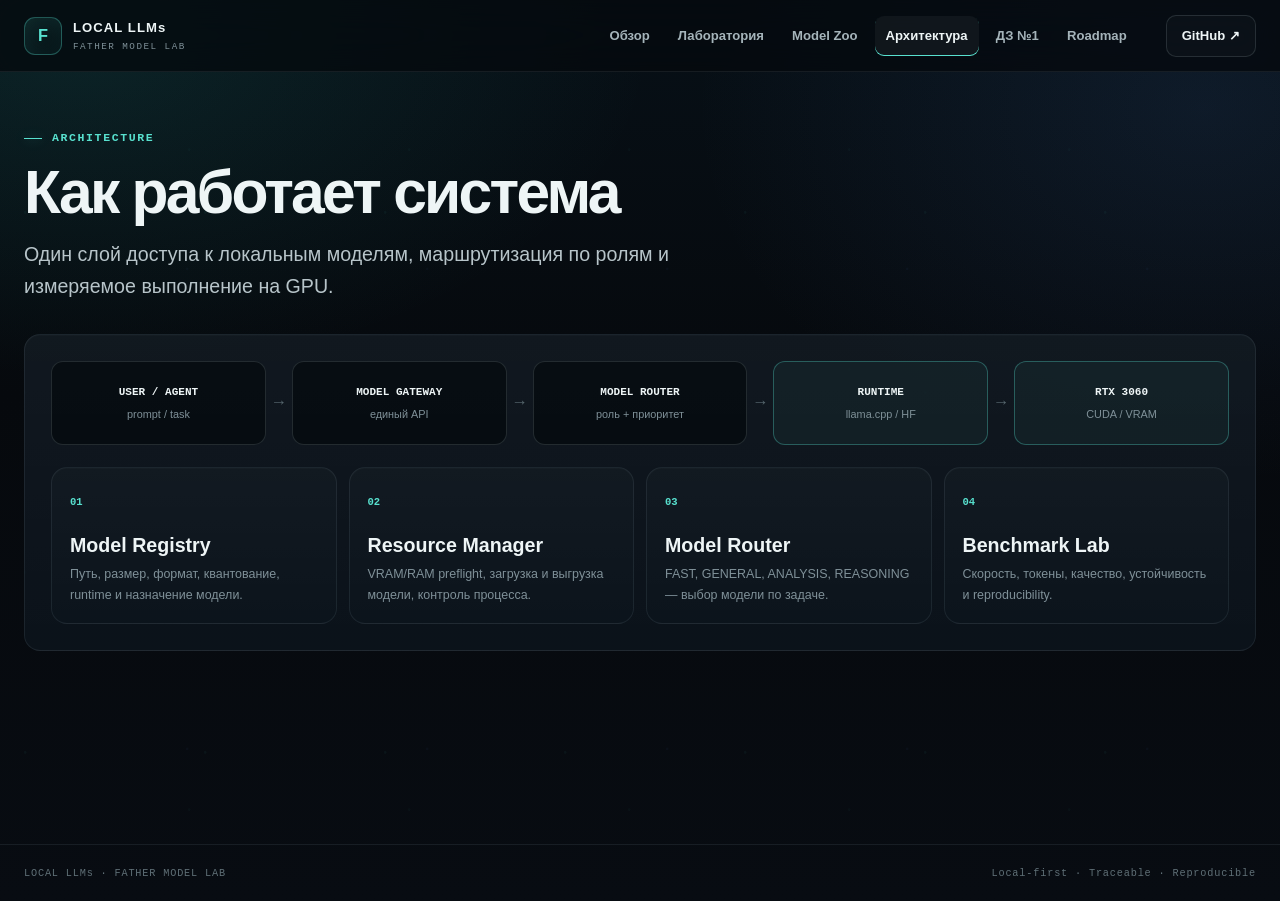
==== commit 3254f22f: "feat(site): add browser favicon to architecture.html" ====
--- a/site/architecture.html
+++ b/site/architecture.html
@@ -1,66 +1,71 @@
 <!doctype html>
 <html lang="ru" data-page="architecture">
 <head>
-<meta charset="utf-8">
-<meta name="viewport" content="width=device-width,initial-scale=1">
-<meta name="description" content="Local LLMs / FATHER Model Lab">
-<title>Архитектура · Local LLMs</title>
-<link rel="icon" href="./favicon.svg" type="image/svg+xml">
-<link rel="stylesheet" href="./styles.css">
+  <meta charset="utf-8">
+  <meta name="viewport" content="width=device-width,initial-scale=1">
+  <meta name="theme-color" content="#06090d">
+  <meta name="description" content="Local LLMs · FATHER Model Lab">
+  <link rel="icon" href="./favicon.svg" type="image/svg+xml">
+  <link rel="shortcut icon" href="./favicon.svg" type="image/svg+xml">
+  <title>Архитектура · Local LLMs</title>
+  <link rel="stylesheet" href="./assets/css/tokens.css">
+  <link rel="stylesheet" href="./assets/css/base.css">
+  <link rel="stylesheet" href="./assets/css/components.css">
+  <link rel="stylesheet" href="./assets/css/pages.css">
 </head>
 <body>
-<div class="noise"></div>
-
-<header class="topbar">
-  <a class="brand" href="index.html">
-    <span class="brand-mark">F</span>
-    <span><strong>LOCAL LLMs</strong><small>FATHER MODEL LAB</small></span>
-  </a>
-  <nav class="nav">
-    <a data-page="home" href="index.html">Обзор</a>
-    <a data-page="lab" href="lab.html">Лаборатория</a>
-    <a data-page="models" href="models.html">Model Zoo</a>
-    <a data-page="architecture" href="architecture.html">Архитектура</a>
-    <a data-page="dz1" href="dz1.html">ДЗ №1</a>
-    <a data-page="roadmap" href="roadmap.html">Roadmap</a>
-  </nav>
-  <a class="ghost-btn" href="https://github.com/VictorKVS/Local-LLMs" target="_blank" rel="noreferrer">GitHub ↗</a>
+<header class="site-header">
+  <div class="shell header-inner">
+    <a class="brand" href="./index.html" aria-label="Local LLMs home">
+      <span class="brand-mark">F</span>
+      <span>
+        <strong>LOCAL LLMs</strong>
+        <small>FATHER MODEL LAB</small>
+      </span>
+    </a>
+    <nav class="nav" aria-label="Основная навигация">
+      <a data-nav="home" href="./index.html">Обзор</a>
+      <a data-nav="lab" href="./lab.html">Лаборатория</a>
+      <a data-nav="models" href="./models.html">Model Zoo</a>
+      <a data-nav="architecture" href="./architecture.html">Архитектура</a>
+      <a data-nav="dz1" href="./dz1.html">ДЗ №1</a>
+      <a data-nav="roadmap" href="./roadmap.html">Roadmap</a>
+    </nav>
+    <a class="button header-github" href="https://github.com/VictorKVS/Local-LLMs" target="_blank" rel="noreferrer">GitHub ↗</a>
+  </div>
 </header>
-
-<main>
-
-<section class="screen">
+<main class="shell page">
   <div class="page-head">
-    <div>
-      <div class="kicker">ARCHITECTURE</div>
-      <h1 class="page-title">Как работает система</h1>
-      <p>Единый слой доступа к локальным моделям с маршрутизацией по ролям.</p>
+    <div class="page-copy">
+      <div class="eyebrow">Architecture</div>
+      <h1>Как работает система</h1>
+      <p class="lead">Один слой доступа к локальным моделям, маршрутизация по ролям и измеряемое выполнение на GPU.</p>
     </div>
   </div>
 
-  <div class="architecture-board">
-    <div class="flow big-flow">
-      <div class="node"><b>USER / AGENT</b><small>prompt / task</small></div><div class="arrow">→</div>
-      <div class="node"><b>MODEL GATEWAY</b><small>единый API</small></div><div class="arrow">→</div>
-      <div class="node"><b>MODEL ROUTER</b><small>роль + приоритет</small></div><div class="arrow">→</div>
-      <div class="node hot"><b>RUNTIME</b><small>llama.cpp / HF</small></div><div class="arrow">→</div>
-      <div class="node gpu"><b>RTX 3060</b><small>CUDA / VRAM</small></div>
+  <section class="card arch-board">
+    <div class="arch-flow">
+      <div class="arch-node"><strong>USER / AGENT</strong><small>prompt / task</small></div><span class="arch-arrow">→</span>
+      <div class="arch-node"><strong>MODEL GATEWAY</strong><small>единый API</small></div><span class="arch-arrow">→</span>
+      <div class="arch-node"><strong>MODEL ROUTER</strong><small>роль + приоритет</small></div><span class="arch-arrow">→</span>
+      <div class="arch-node accent"><strong>RUNTIME</strong><small>llama.cpp / HF</small></div><span class="arch-arrow">→</span>
+      <div class="arch-node accent"><strong>RTX 3060</strong><small>CUDA / VRAM</small></div>
     </div>
 
-    <div class="arch-grid">
-      <article><span>01</span><h3>Model Registry</h3><p>Хранит путь, размер, формат, квантование, runtime и назначение модели.</p></article>
-      <article><span>02</span><h3>Resource Manager</h3><p>Проверяет VRAM/RAM, управляет загрузкой и выгрузкой модели.</p></article>
-      <article><span>03</span><h3>Model Router</h3><p>FAST, GENERAL, ANALYSIS, REASONING — выбирает модель по задаче.</p></article>
-      <article><span>04</span><h3>Benchmark Lab</h3><p>Собирает скорость, токены, качество и стабильность генерации.</p></article>
+    <div class="arch-caps">
+      <article class="card arch-cap"><span class="cap-no">01</span><h3>Model Registry</h3><p>Путь, размер, формат, квантование, runtime и назначение модели.</p></article>
+      <article class="card arch-cap"><span class="cap-no">02</span><h3>Resource Manager</h3><p>VRAM/RAM preflight, загрузка и выгрузка модели, контроль процесса.</p></article>
+      <article class="card arch-cap"><span class="cap-no">03</span><h3>Model Router</h3><p>FAST, GENERAL, ANALYSIS, REASONING — выбор модели по задаче.</p></article>
+      <article class="card arch-cap"><span class="cap-no">04</span><h3>Benchmark Lab</h3><p>Скорость, токены, качество, устойчивость и reproducibility.</p></article>
     </div>
+  </section>
+</main>
+<footer class="site-footer">
+  <div class="shell footer-inner">
+    <span>LOCAL LLMs · FATHER MODEL LAB</span>
+    <span>Local-first · Traceable · Reproducible</span>
   </div>
-</section>
-
-</main>
-<footer>
-  <span>LOCAL LLMs · FATHER MODEL LAB</span>
-  <span>Local-first · Traceable · Reproducible</span>
 </footer>
-<script src="./app.js"></script>
+<script src="./assets/js/app.js"></script>
 </body>
 </html>
--- a/site/assets/css/tokens.css
+++ b/site/assets/css/tokens.css
@@ -0,0 +1,57 @@
+:root {
+  color-scheme: dark;
+
+  --bg-0: #06090d;
+  --bg-1: #091018;
+  --bg-2: #0d151e;
+  --surface-1: rgba(13, 21, 30, 0.82);
+  --surface-2: rgba(17, 27, 38, 0.88);
+  --surface-3: rgba(24, 36, 49, 0.76);
+
+  --text-1: #eef5f6;
+  --text-2: #b7c4c9;
+  --text-3: #7f9098;
+
+  --mint: #58e1cf;
+  --mint-strong: #31cdb8;
+  --blue: #72a8ff;
+  --green: #78dda0;
+  --amber: #f1c66f;
+  --red: #ff7e8f;
+
+  --line-soft: rgba(219, 242, 245, 0.08);
+  --line: rgba(219, 242, 245, 0.13);
+  --line-mint: rgba(88, 225, 207, 0.32);
+
+  --shadow-lg: 0 28px 80px rgba(0, 0, 0, 0.28);
+  --shadow-mint: 0 0 50px rgba(88, 225, 207, 0.08);
+
+  --radius-sm: 10px;
+  --radius-md: 16px;
+  --radius-lg: 24px;
+
+  --space-1: 4px;
+  --space-2: 8px;
+  --space-3: 12px;
+  --space-4: 16px;
+  --space-5: 24px;
+  --space-6: 32px;
+  --space-7: 40px;
+  --space-8: 48px;
+  --space-9: 64px;
+  --space-10: 80px;
+
+  --container: 1240px;
+  --header-h: 72px;
+
+  --font-ui: Inter, ui-sans-serif, -apple-system, BlinkMacSystemFont, "Segoe UI", sans-serif;
+  --font-mono: "Cascadia Code", "JetBrains Mono", "SFMono-Regular", Consolas, monospace;
+
+  --step--1: clamp(0.76rem, 0.74rem + 0.08vw, 0.82rem);
+  --step-0: clamp(0.94rem, 0.91rem + 0.14vw, 1.04rem);
+  --step-1: clamp(1.08rem, 1.02rem + 0.26vw, 1.24rem);
+  --step-2: clamp(1.28rem, 1.18rem + 0.46vw, 1.56rem);
+  --step-3: clamp(1.62rem, 1.44rem + 0.82vw, 2.08rem);
+  --step-4: clamp(2.08rem, 1.80rem + 1.25vw, 2.82rem);
+  --step-5: clamp(2.70rem, 2.28rem + 1.88vw, 3.90rem);
+}
--- a/site/assets/css/base.css
+++ b/site/assets/css/base.css
@@ -0,0 +1,162 @@
+*,
+*::before,
+*::after { box-sizing: border-box; }
+
+html {
+  min-width: 320px;
+  background: var(--bg-0);
+  scroll-behavior: smooth;
+}
+
+body {
+  margin: 0;
+  min-height: 100vh;
+  color: var(--text-1);
+  font-family: var(--font-ui);
+  font-size: var(--step-0);
+  line-height: 1.62;
+  text-rendering: optimizeLegibility;
+  background:
+    radial-gradient(900px 520px at 6% 5%, rgba(44, 181, 164, 0.12), transparent 64%),
+    radial-gradient(760px 560px at 94% 12%, rgba(71, 118, 191, 0.12), transparent 67%),
+    linear-gradient(180deg, #071017 0%, var(--bg-0) 44%, #080c12 100%);
+  overflow-x: hidden;
+}
+
+body::before {
+  content: "";
+  position: fixed;
+  inset: 0;
+  pointer-events: none;
+  opacity: 0.28;
+  background-image:
+    linear-gradient(rgba(255,255,255,0.018) 1px, transparent 1px),
+    linear-gradient(90deg, rgba(255,255,255,0.018) 1px, transparent 1px);
+  background-size: 40px 40px;
+  mask-image: linear-gradient(to bottom, black, transparent 85%);
+}
+
+body::after {
+  content: "";
+  position: fixed;
+  inset: 0;
+  pointer-events: none;
+  background:
+    radial-gradient(circle at 14% 18%, rgba(88,225,207,0.10) 0 1px, transparent 1.8px),
+    radial-gradient(circle at 78% 12%, rgba(114,168,255,0.08) 0 1px, transparent 1.8px),
+    radial-gradient(circle at 86% 68%, rgba(88,225,207,0.07) 0 1px, transparent 1.8px);
+  background-size: 180px 180px, 240px 240px, 220px 220px;
+  opacity: .45;
+}
+
+a { color: inherit; text-decoration: none; }
+button, input, textarea, select { font: inherit; }
+
+img, svg { display: block; max-width: 100%; }
+
+::selection {
+  color: #06100f;
+  background: var(--mint);
+}
+
+:focus-visible {
+  outline: 2px solid var(--mint);
+  outline-offset: 3px;
+  border-radius: 6px;
+}
+
+.shell {
+  width: min(var(--container), calc(100% - 48px));
+  margin-inline: auto;
+  position: relative;
+  z-index: 1;
+}
+
+main {
+  position: relative;
+  z-index: 1;
+}
+
+.page {
+  min-height: calc(100svh - var(--header-h) - 56px);
+  padding-block: var(--space-8) var(--space-7);
+}
+
+.page-head {
+  display: flex;
+  align-items: end;
+  justify-content: space-between;
+  gap: var(--space-6);
+  margin-bottom: var(--space-6);
+}
+
+.page-copy {
+  max-width: 760px;
+}
+
+.eyebrow {
+  display: inline-flex;
+  align-items: center;
+  gap: 10px;
+  margin-bottom: 14px;
+  color: var(--mint);
+  font-family: var(--font-mono);
+  font-size: 0.72rem;
+  font-weight: 700;
+  letter-spacing: 0.14em;
+  text-transform: uppercase;
+}
+
+.eyebrow::before {
+  content: "";
+  width: 18px;
+  height: 1px;
+  background: var(--mint);
+  box-shadow: 0 0 12px rgba(88,225,207,.45);
+}
+
+h1, h2, h3, p { margin-top: 0; }
+
+h1 {
+  margin-bottom: 14px;
+  font-size: var(--step-5);
+  line-height: 1.02;
+  letter-spacing: -0.045em;
+  font-weight: 760;
+}
+
+h2 {
+  font-size: var(--step-3);
+  line-height: 1.12;
+  letter-spacing: -0.028em;
+}
+
+h3 {
+  font-size: var(--step-1);
+  line-height: 1.25;
+}
+
+.lead {
+  max-width: 68ch;
+  margin-bottom: 0;
+  color: var(--text-2);
+  font-size: var(--step-1);
+  line-height: 1.65;
+}
+
+.muted { color: var(--text-3); }
+.mono { font-family: var(--font-mono); }
+
+@media (max-width: 760px) {
+  .shell { width: min(100% - 28px, var(--container)); }
+  .page { padding-block: var(--space-6); }
+  .page-head { align-items: start; flex-direction: column; gap: var(--space-4); }
+}
+
+@media (prefers-reduced-motion: reduce) {
+  *, *::before, *::after {
+    scroll-behavior: auto !important;
+    transition: none !important;
+    animation: none !important;
+  }
+}
--- a/site/assets/css/components.css
+++ b/site/assets/css/components.css
@@ -0,0 +1,230 @@
+.site-header {
+  position: sticky;
+  top: 0;
+  z-index: 20;
+  height: var(--header-h);
+  border-bottom: 1px solid var(--line-soft);
+  background: rgba(6, 9, 13, 0.78);
+  backdrop-filter: blur(18px) saturate(130%);
+}
+
+.header-inner {
+  height: 100%;
+  display: flex;
+  align-items: center;
+  gap: 28px;
+}
+
+.brand {
+  display: flex;
+  align-items: center;
+  gap: 11px;
+  margin-right: auto;
+  min-width: max-content;
+}
+
+.brand-mark {
+  width: 38px;
+  height: 38px;
+  display: grid;
+  place-items: center;
+  border: 1px solid var(--line-mint);
+  border-radius: 11px;
+  color: var(--mint);
+  background: linear-gradient(145deg, rgba(88,225,207,.10), rgba(88,225,207,.02));
+  box-shadow: inset 0 0 20px rgba(88,225,207,.05);
+  font-weight: 800;
+}
+
+.brand strong {
+  display: block;
+  font-size: .82rem;
+  letter-spacing: .08em;
+}
+
+.brand small {
+  display: block;
+  margin-top: 1px;
+  color: var(--text-3);
+  font-family: var(--font-mono);
+  font-size: .58rem;
+  letter-spacing: .16em;
+}
+
+.nav {
+  display: flex;
+  align-items: center;
+  gap: 6px;
+}
+
+.nav a {
+  min-height: 40px;
+  display: inline-flex;
+  align-items: center;
+  padding: 0 11px;
+  border-radius: 9px;
+  color: #a5b4ba;
+  font-size: .82rem;
+  font-weight: 600;
+  transition: color .18s ease, background .18s ease;
+}
+
+.nav a:hover,
+.nav a[aria-current="page"] {
+  color: var(--text-1);
+  background: rgba(255,255,255,.045);
+}
+
+.nav a[aria-current="page"] {
+  box-shadow: inset 0 -1px 0 var(--mint);
+}
+
+.button {
+  min-height: 42px;
+  display: inline-flex;
+  align-items: center;
+  justify-content: center;
+  gap: 8px;
+  padding: 0 15px;
+  border: 1px solid var(--line);
+  border-radius: 10px;
+  color: var(--text-1);
+  background: rgba(255,255,255,.025);
+  font-size: .82rem;
+  font-weight: 700;
+  transition: transform .16s ease, border-color .16s ease, background .16s ease;
+}
+
+.button:hover {
+  transform: translateY(-1px);
+  border-color: rgba(88,225,207,.28);
+  background: rgba(88,225,207,.05);
+}
+
+.button-primary {
+  border-color: transparent;
+  color: #06100f;
+  background: var(--mint);
+}
+
+.button-primary:hover {
+  border-color: transparent;
+  background: #6cebd9;
+}
+
+.button-row {
+  display: flex;
+  flex-wrap: wrap;
+  gap: 10px;
+}
+
+.card {
+  border: 1px solid var(--line-soft);
+  border-radius: var(--radius-md);
+  background:
+    linear-gradient(180deg, rgba(255,255,255,.025), transparent),
+    var(--surface-1);
+  box-shadow: inset 0 1px 0 rgba(255,255,255,.015);
+}
+
+.card-accent {
+  border-color: rgba(88,225,207,.22);
+  background:
+    linear-gradient(145deg, rgba(88,225,207,.065), rgba(13,21,30,.82) 46%),
+    var(--surface-1);
+}
+
+.label {
+  color: var(--text-3);
+  font-family: var(--font-mono);
+  font-size: .67rem;
+  font-weight: 700;
+  letter-spacing: .10em;
+  text-transform: uppercase;
+}
+
+.badge {
+  display: inline-flex;
+  align-items: center;
+  gap: 6px;
+  min-height: 26px;
+  padding: 0 9px;
+  border: 1px solid var(--line);
+  border-radius: 999px;
+  color: var(--text-2);
+  background: rgba(255,255,255,.02);
+  font-family: var(--font-mono);
+  font-size: .64rem;
+  font-weight: 700;
+}
+
+.badge::before {
+  content: "";
+  width: 6px;
+  height: 6px;
+  border-radius: 50%;
+  background: currentColor;
+  box-shadow: 0 0 10px currentColor;
+}
+
+.badge-live { color: var(--green); }
+.badge-ready { color: var(--amber); }
+.badge-info { color: var(--blue); }
+.badge-mint { color: var(--mint); }
+
+.metric-value {
+  display: block;
+  margin-top: 8px;
+  font-size: var(--step-3);
+  line-height: 1;
+  letter-spacing: -0.04em;
+  font-weight: 760;
+}
+
+.metric-unit {
+  margin-left: 4px;
+  color: var(--text-3);
+  font-size: .72rem;
+  letter-spacing: 0;
+}
+
+.progress {
+  height: 5px;
+  margin-top: 16px;
+  overflow: hidden;
+  border-radius: 999px;
+  background: #17232d;
+}
+
+.progress > i {
+  display: block;
+  height: 100%;
+  border-radius: inherit;
+  background: linear-gradient(90deg, var(--mint-strong), var(--mint));
+}
+
+.site-footer {
+  min-height: 56px;
+  border-top: 1px solid var(--line-soft);
+  color: #5f6f76;
+  font-family: var(--font-mono);
+  font-size: .64rem;
+  letter-spacing: .08em;
+}
+
+.footer-inner {
+  min-height: 56px;
+  display: flex;
+  align-items: center;
+  justify-content: space-between;
+  gap: 20px;
+}
+
+@media (max-width: 980px) {
+  .nav { display: none; }
+}
+
+@media (max-width: 620px) {
+  .header-github { display: none; }
+  .footer-inner { align-items: start; flex-direction: column; padding-block: 16px; }
+}
--- a/site/assets/css/pages.css
+++ b/site/assets/css/pages.css
@@ -0,0 +1,420 @@
+/* HOME */
+.hero {
+  min-height: calc(100svh - var(--header-h) - 104px);
+  display: grid;
+  grid-template-columns: minmax(0, 1.04fr) minmax(380px, .76fr);
+  align-items: center;
+  gap: clamp(40px, 7vw, 88px);
+  padding-block: 48px 56px;
+}
+
+.hero h1 { max-width: 760px; }
+.hero h1 span { color: #76858e; }
+
+.hero-console {
+  overflow: hidden;
+  border: 1px solid rgba(88,225,207,.18);
+  border-radius: 18px;
+  background: rgba(7, 12, 17, .90);
+  box-shadow: var(--shadow-lg), var(--shadow-mint);
+}
+
+.console-bar {
+  min-height: 42px;
+  display: flex;
+  align-items: center;
+  gap: 7px;
+  padding: 0 15px;
+  border-bottom: 1px solid var(--line-soft);
+  background: rgba(255,255,255,.025);
+}
+
+.console-dot {
+  width: 8px;
+  height: 8px;
+  border-radius: 50%;
+  background: #33434d;
+}
+
+.console-title {
+  margin-left: auto;
+  color: #65757d;
+  font-family: var(--font-mono);
+  font-size: .64rem;
+}
+
+.hero-console pre {
+  min-height: 305px;
+  margin: 0;
+  padding: 24px;
+  overflow: auto;
+  color: #bdcbd0;
+  font: 500 .76rem/1.78 var(--font-mono);
+}
+
+.hero-console .ok { color: var(--green); }
+.hero-console .key { color: var(--mint); }
+
+.home-metrics {
+  display: grid;
+  grid-template-columns: repeat(4, 1fr);
+  gap: 12px;
+  margin-bottom: 40px;
+}
+
+.home-metrics .card {
+  min-height: 110px;
+  padding: 18px;
+}
+
+/* LAB */
+.lab-grid {
+  display: grid;
+  grid-template-columns: repeat(4, 1fr);
+  gap: 14px;
+}
+
+.lab-card {
+  min-height: 176px;
+  padding: 20px;
+}
+
+.lab-card h3 {
+  margin: 22px 0 4px;
+  font-size: 1.18rem;
+}
+
+.lab-card p,
+.lab-card small { color: var(--text-3); }
+
+.pipeline-card {
+  margin-top: 14px;
+  padding: 20px;
+}
+
+.pipeline-row {
+  display: grid;
+  grid-template-columns: repeat(9, auto);
+  align-items: center;
+  justify-content: start;
+  gap: 8px;
+  margin-top: 18px;
+}
+
+.pipe-node {
+  min-height: 38px;
+  display: inline-flex;
+  align-items: center;
+  padding: 0 11px;
+  border: 1px solid var(--line);
+  border-radius: 9px;
+  color: var(--text-2);
+  background: rgba(255,255,255,.02);
+  font-family: var(--font-mono);
+  font-size: .68rem;
+}
+
+.pipe-arrow { color: #54656d; }
+
+/* MODEL ZOO */
+.model-grid {
+  display: grid;
+  grid-template-columns: repeat(3, 1fr);
+  gap: 14px;
+}
+
+.model-card {
+  min-height: 208px;
+  padding: 20px;
+}
+
+.model-head {
+  display: flex;
+  align-items: center;
+  justify-content: space-between;
+  gap: 12px;
+}
+
+.model-class {
+  color: var(--mint);
+  font-family: var(--font-mono);
+  font-size: .72rem;
+  font-weight: 800;
+}
+
+.model-card h3 {
+  margin: 24px 0 5px;
+  font-size: 1.08rem;
+}
+
+.model-card > p {
+  color: var(--text-3);
+  font-size: .82rem;
+}
+
+.model-meta {
+  margin: 18px 0 0;
+}
+
+.model-meta div {
+  display: flex;
+  justify-content: space-between;
+  gap: 18px;
+  padding: 7px 0;
+  border-top: 1px solid rgba(255,255,255,.055);
+}
+
+.model-meta dt {
+  color: var(--text-3);
+  font-size: .72rem;
+}
+
+.model-meta dd {
+  margin: 0;
+  color: var(--text-2);
+  font-size: .72rem;
+  font-weight: 700;
+}
+
+/* ARCHITECTURE */
+.arch-board {
+  padding: 26px;
+}
+
+.arch-flow {
+  display: grid;
+  grid-template-columns: 1fr auto 1fr auto 1fr auto 1fr auto 1fr;
+  align-items: center;
+  gap: 8px;
+}
+
+.arch-node {
+  min-height: 84px;
+  display: grid;
+  place-items: center;
+  align-content: center;
+  padding: 14px;
+  border: 1px solid var(--line);
+  border-radius: 12px;
+  text-align: center;
+  background: rgba(5, 10, 14, .72);
+}
+
+.arch-node strong {
+  font-family: var(--font-mono);
+  font-size: .69rem;
+}
+
+.arch-node small {
+  margin-top: 4px;
+  color: var(--text-3);
+  font-size: .68rem;
+}
+
+.arch-node.accent {
+  border-color: var(--line-mint);
+  background: rgba(88,225,207,.045);
+}
+
+.arch-arrow {
+  color: #56666d;
+  font-family: var(--font-mono);
+}
+
+.arch-caps {
+  display: grid;
+  grid-template-columns: repeat(4, 1fr);
+  gap: 12px;
+  margin-top: 22px;
+}
+
+.arch-cap {
+  min-height: 150px;
+  padding: 18px;
+}
+
+.arch-cap .cap-no {
+  color: var(--mint);
+  font-family: var(--font-mono);
+  font-size: .66rem;
+  font-weight: 800;
+}
+
+.arch-cap h3 { margin: 20px 0 7px; }
+.arch-cap p { margin-bottom: 0; color: var(--text-3); font-size: .78rem; }
+
+/* DZ1 */
+.experiment-grid {
+  display: grid;
+  grid-template-columns: repeat(3, 1fr);
+  gap: 14px;
+}
+
+.experiment {
+  min-height: 184px;
+  padding: 20px;
+}
+
+.experiment .no {
+  color: var(--mint);
+  font-family: var(--font-mono);
+  font-size: .68rem;
+  font-weight: 800;
+}
+
+.experiment h3 { margin: 20px 0 8px; }
+.experiment p { color: var(--text-3); font-size: .80rem; }
+
+.chips {
+  display: flex;
+  flex-wrap: wrap;
+  gap: 7px;
+  margin-top: 16px;
+}
+
+.chip {
+  display: inline-flex;
+  min-height: 28px;
+  align-items: center;
+  padding: 0 9px;
+  border: 1px solid var(--line);
+  border-radius: 8px;
+  color: var(--text-2);
+  font-family: var(--font-mono);
+  font-size: .66rem;
+}
+
+.question-grid {
+  display: grid;
+  grid-template-columns: 1fr 1fr;
+  gap: 14px;
+  margin-top: 14px;
+}
+
+.question {
+  min-height: 120px;
+  padding: 18px;
+}
+
+.question .label { color: var(--mint); }
+.question p { margin: 12px 0 0; color: var(--text-2); font-size: .82rem; }
+
+.result-strip {
+  display: grid;
+  grid-template-columns: repeat(5, 1fr);
+  margin-top: 14px;
+  overflow: hidden;
+}
+
+.result-strip > div {
+  min-height: 80px;
+  padding: 15px;
+  border-right: 1px solid var(--line-soft);
+}
+
+.result-strip > div:last-child { border-right: 0; }
+.result-strip strong { display: block; margin-top: 7px; font-size: .92rem; }
+
+/* ROADMAP */
+.timeline {
+  display: grid;
+  gap: 10px;
+}
+
+.timeline-item {
+  min-height: 70px;
+  display: grid;
+  grid-template-columns: 42px 1fr auto;
+  align-items: center;
+  gap: 16px;
+  padding: 12px 16px;
+}
+
+.timeline-item.active {
+  border-color: var(--line-mint);
+  background: linear-gradient(90deg, rgba(88,225,207,.055), rgba(13,21,30,.82) 45%);
+}
+
+.timeline-no {
+  width: 34px;
+  height: 34px;
+  display: grid;
+  place-items: center;
+  border: 1px solid var(--line);
+  border-radius: 9px;
+  color: var(--text-3);
+  font-family: var(--font-mono);
+  font-size: .68rem;
+}
+
+.timeline-item.active .timeline-no {
+  color: var(--mint);
+  border-color: var(--line-mint);
+}
+
+.timeline-copy strong { display: block; font-size: .86rem; }
+.timeline-copy small { color: var(--text-3); font-size: .74rem; }
+
+.principle {
+  margin-top: 16px;
+  padding: 18px 20px;
+  border-left: 2px solid var(--mint);
+  border-radius: 0 12px 12px 0;
+  background: rgba(88,225,207,.035);
+}
+
+.principle h3 { margin: 7px 0 5px; }
+.principle p { margin-bottom: 0; color: var(--text-3); font-size: .8rem; }
+
+/* SCREENSHOT MODE */
+html.shot .site-header,
+html.shot .site-footer {
+  display: none;
+}
+
+html.shot .page {
+  min-height: 100svh;
+  display: flex;
+  flex-direction: column;
+  justify-content: center;
+  padding-block: 32px;
+}
+
+html.shot .hero {
+  min-height: 100svh;
+}
+
+@media (max-width: 980px) {
+  .hero { grid-template-columns: 1fr; min-height: auto; }
+  .home-metrics,
+  .lab-grid,
+  .arch-caps { grid-template-columns: repeat(2, 1fr); }
+  .model-grid { grid-template-columns: repeat(2, 1fr); }
+  .arch-flow { grid-template-columns: 1fr; }
+  .arch-arrow { text-align: center; transform: rotate(90deg); }
+}
+
+@media (max-width: 720px) {
+  .home-metrics,
+  .lab-grid,
+  .model-grid,
+  .arch-caps,
+  .experiment-grid,
+  .question-grid,
+  .result-strip {
+    grid-template-columns: 1fr;
+  }
+
+  .pipeline-row {
+    grid-template-columns: 1fr;
+  }
+
+  .pipe-arrow { text-align: center; transform: rotate(90deg); }
+
+  .result-strip > div {
+    border-right: 0;
+    border-bottom: 1px solid var(--line-soft);
+  }
+
+  .result-strip > div:last-child { border-bottom: 0; }
+}
